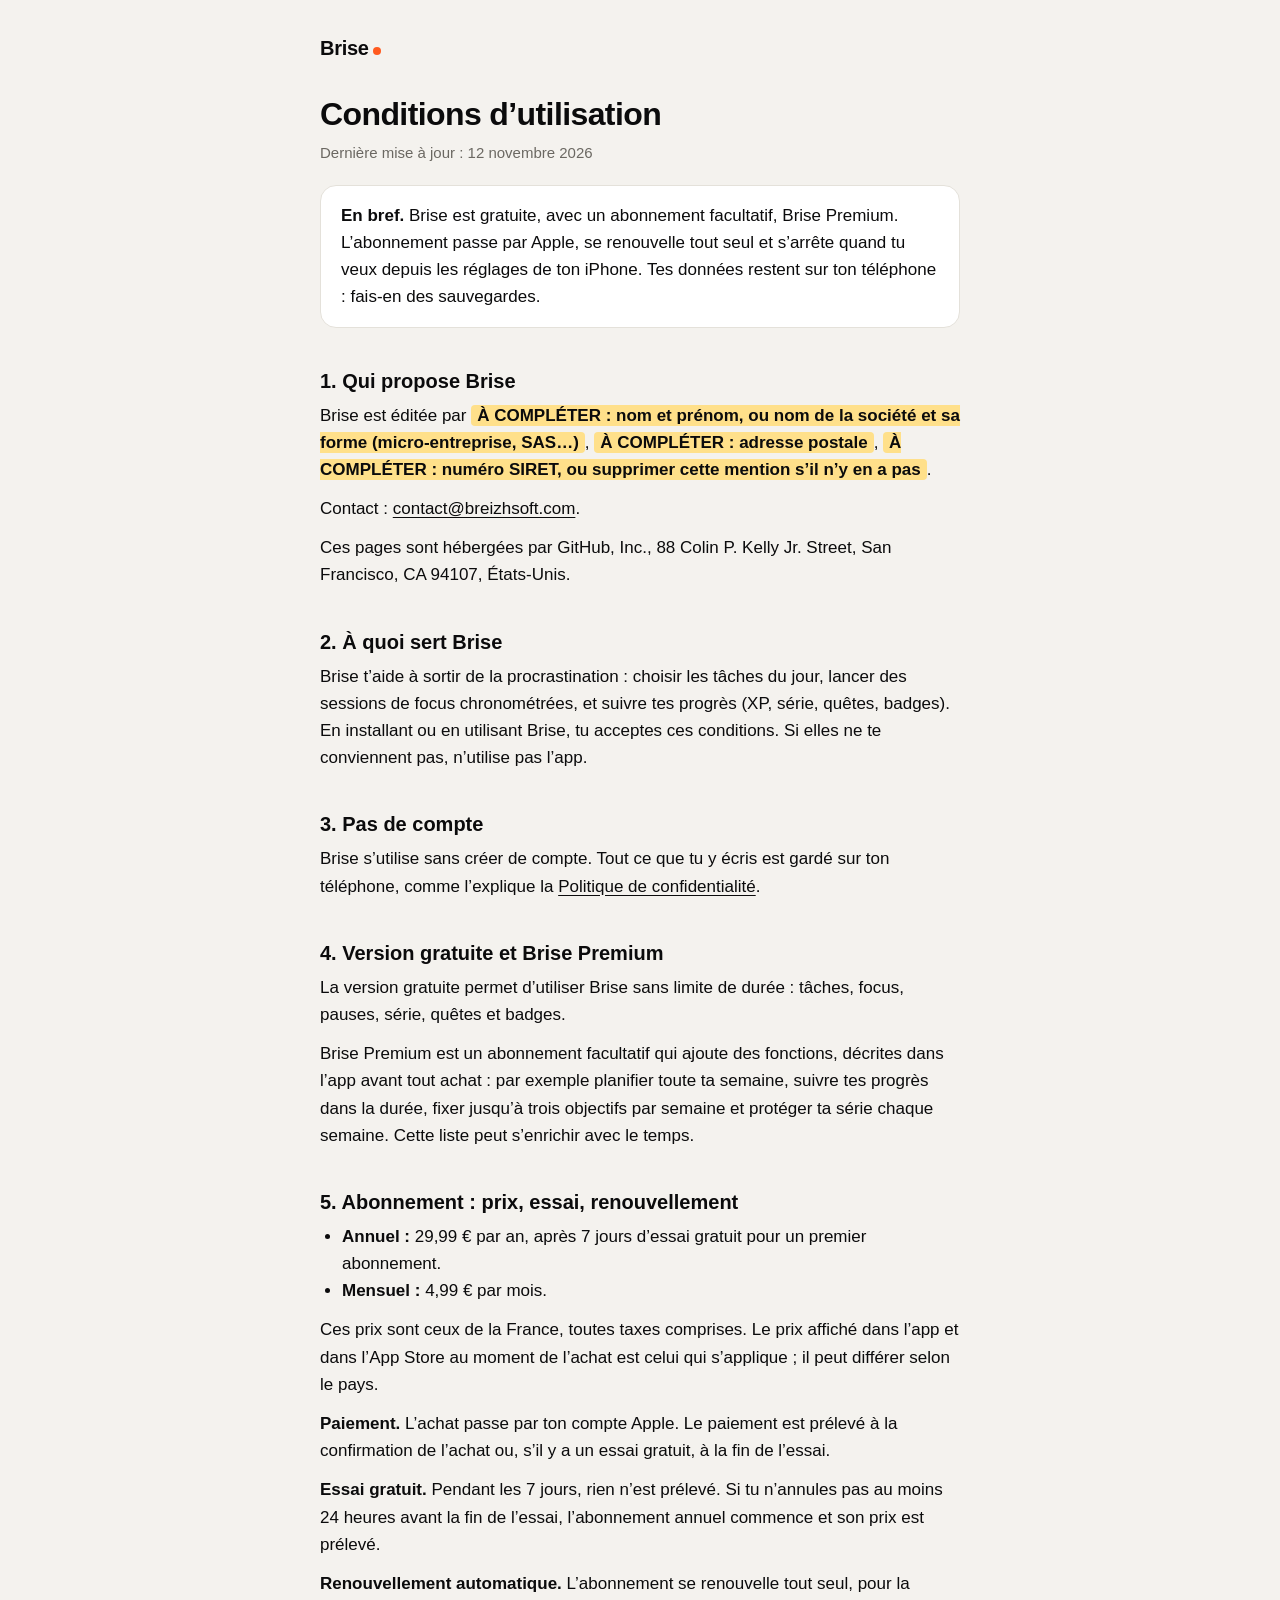
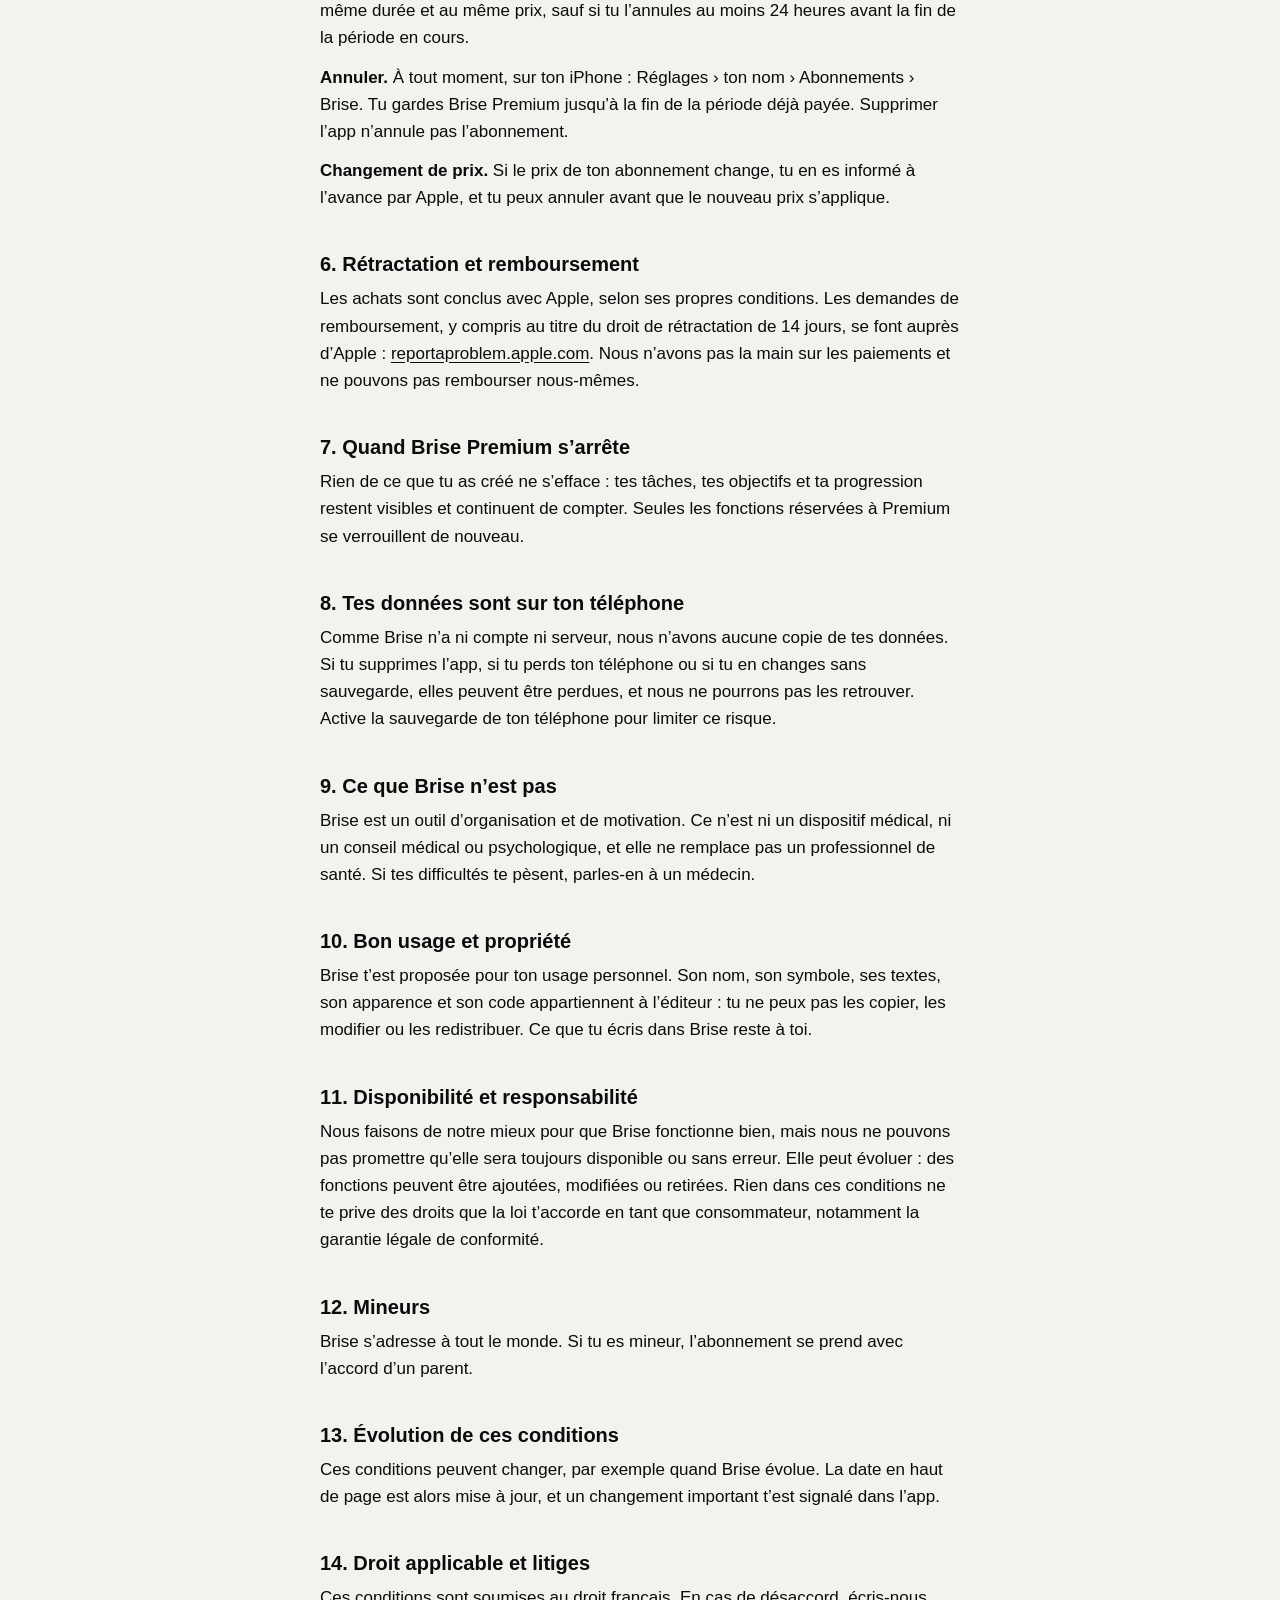
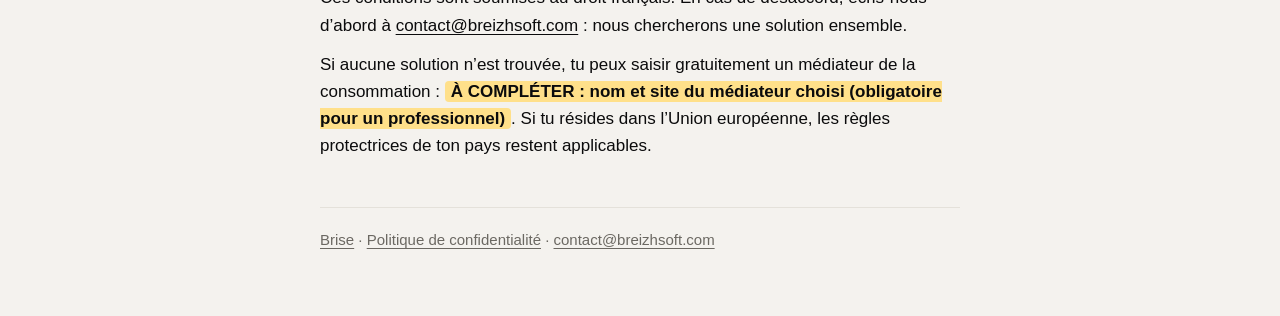
==== conditions.html @ 41e5b324 "Initial files" ====
<!doctype html>
<html lang="fr">
<head>
<meta charset="utf-8">
<meta name="viewport" content="width=device-width, initial-scale=1">
<title>Brise — Conditions d’utilisation</title>
<meta name="description" content="Les règles d’utilisation de Brise et de l’abonnement Brise Premium.">
<link rel="stylesheet" href="style.css">
</head>
<body>
<main>
  <a class="brand" href="./">Brise</a>
  <h1>Conditions d’utilisation</h1>
  <p class="date">Dernière mise à jour : 12 novembre 2026</p>

  <div class="card">
    <p><strong>En bref.</strong> Brise est gratuite, avec un abonnement facultatif, Brise Premium. L’abonnement passe par Apple, se renouvelle tout seul et s’arrête quand tu veux depuis les réglages de ton iPhone. Tes données restent sur ton téléphone : fais-en des sauvegardes.</p>
  </div>

  <h2>1. Qui propose Brise</h2>
  <p>Brise est éditée par <span class="todo">À COMPLÉTER : nom et prénom, ou nom de la société et sa forme (micro-entreprise, SAS…)</span>, <span class="todo">À COMPLÉTER : adresse postale</span>, <span class="todo">À COMPLÉTER : numéro SIRET, ou supprimer cette mention s’il n’y en a pas</span>.</p>
  <p>Contact : <a href="mailto:contact@breizhsoft.com?subject=Brise">contact@breizhsoft.com</a>.</p>
  <p>Ces pages sont hébergées par GitHub, Inc., 88 Colin P. Kelly Jr. Street, San Francisco, CA 94107, États-Unis.</p>

  <h2>2. À quoi sert Brise</h2>
  <p>Brise t’aide à sortir de la procrastination : choisir les tâches du jour, lancer des sessions de focus chronométrées, et suivre tes progrès (XP, série, quêtes, badges). En installant ou en utilisant Brise, tu acceptes ces conditions. Si elles ne te conviennent pas, n’utilise pas l’app.</p>

  <h2>3. Pas de compte</h2>
  <p>Brise s’utilise sans créer de compte. Tout ce que tu y écris est gardé sur ton téléphone, comme l’explique la <a href="confidentialite.html">Politique de confidentialité</a>.</p>

  <h2>4. Version gratuite et Brise Premium</h2>
  <p>La version gratuite permet d’utiliser Brise sans limite de durée : tâches, focus, pauses, série, quêtes et badges.</p>
  <p>Brise Premium est un abonnement facultatif qui ajoute des fonctions, décrites dans l’app avant tout achat : par exemple planifier toute ta semaine, suivre tes progrès dans la durée, fixer jusqu’à trois objectifs par semaine et protéger ta série chaque semaine. Cette liste peut s’enrichir avec le temps.</p>

  <h2>5. Abonnement : prix, essai, renouvellement</h2>
  <ul>
    <li><strong>Annuel :</strong> 29,99 € par an, après 7 jours d’essai gratuit pour un premier abonnement.</li>
    <li><strong>Mensuel :</strong> 4,99 € par mois.</li>
  </ul>
  <p>Ces prix sont ceux de la France, toutes taxes comprises. Le prix affiché dans l’app et dans l’App Store au moment de l’achat est celui qui s’applique ; il peut différer selon le pays.</p>
  <p><strong>Paiement.</strong> L’achat passe par ton compte Apple. Le paiement est prélevé à la confirmation de l’achat ou, s’il y a un essai gratuit, à la fin de l’essai.</p>
  <p><strong>Essai gratuit.</strong> Pendant les 7 jours, rien n’est prélevé. Si tu n’annules pas au moins 24 heures avant la fin de l’essai, l’abonnement annuel commence et son prix est prélevé.</p>
  <p><strong>Renouvellement automatique.</strong> L’abonnement se renouvelle tout seul, pour la même durée et au même prix, sauf si tu l’annules au moins 24 heures avant la fin de la période en cours.</p>
  <p><strong>Annuler.</strong> À tout moment, sur ton iPhone : Réglages › ton nom › Abonnements › Brise. Tu gardes Brise Premium jusqu’à la fin de la période déjà payée. Supprimer l’app n’annule pas l’abonnement.</p>
  <p><strong>Changement de prix.</strong> Si le prix de ton abonnement change, tu en es informé à l’avance par Apple, et tu peux annuler avant que le nouveau prix s’applique.</p>

  <h2>6. Rétractation et remboursement</h2>
  <p>Les achats sont conclus avec Apple, selon ses propres conditions. Les demandes de remboursement, y compris au titre du droit de rétractation de 14 jours, se font auprès d’Apple : <a href="https://reportaproblem.apple.com">reportaproblem.apple.com</a>. Nous n’avons pas la main sur les paiements et ne pouvons pas rembourser nous-mêmes.</p>

  <h2>7. Quand Brise Premium s’arrête</h2>
  <p>Rien de ce que tu as créé ne s’efface : tes tâches, tes objectifs et ta progression restent visibles et continuent de compter. Seules les fonctions réservées à Premium se verrouillent de nouveau.</p>

  <h2>8. Tes données sont sur ton téléphone</h2>
  <p>Comme Brise n’a ni compte ni serveur, nous n’avons aucune copie de tes données. Si tu supprimes l’app, si tu perds ton téléphone ou si tu en changes sans sauvegarde, elles peuvent être perdues, et nous ne pourrons pas les retrouver. Active la sauvegarde de ton téléphone pour limiter ce risque.</p>

  <h2>9. Ce que Brise n’est pas</h2>
  <p>Brise est un outil d’organisation et de motivation. Ce n’est ni un dispositif médical, ni un conseil médical ou psychologique, et elle ne remplace pas un professionnel de santé. Si tes difficultés te pèsent, parles-en à un médecin.</p>

  <h2>10. Bon usage et propriété</h2>
  <p>Brise t’est proposée pour ton usage personnel. Son nom, son symbole, ses textes, son apparence et son code appartiennent à l’éditeur : tu ne peux pas les copier, les modifier ou les redistribuer. Ce que tu écris dans Brise reste à toi.</p>

  <h2>11. Disponibilité et responsabilité</h2>
  <p>Nous faisons de notre mieux pour que Brise fonctionne bien, mais nous ne pouvons pas promettre qu’elle sera toujours disponible ou sans erreur. Elle peut évoluer : des fonctions peuvent être ajoutées, modifiées ou retirées. Rien dans ces conditions ne te prive des droits que la loi t’accorde en tant que consommateur, notamment la garantie légale de conformité.</p>

  <h2>12. Mineurs</h2>
  <p>Brise s’adresse à tout le monde. Si tu es mineur, l’abonnement se prend avec l’accord d’un parent.</p>

  <h2>13. Évolution de ces conditions</h2>
  <p>Ces conditions peuvent changer, par exemple quand Brise évolue. La date en haut de page est alors mise à jour, et un changement important t’est signalé dans l’app.</p>

  <h2>14. Droit applicable et litiges</h2>
  <p>Ces conditions sont soumises au droit français. En cas de désaccord, écris-nous d’abord à <a href="mailto:contact@breizhsoft.com?subject=Brise">contact@breizhsoft.com</a> : nous chercherons une solution ensemble.</p>
  <p>Si aucune solution n’est trouvée, tu peux saisir gratuitement un médiateur de la consommation : <span class="todo">À COMPLÉTER : nom et site du médiateur choisi (obligatoire pour un professionnel)</span>. Si tu résides dans l’Union européenne, les règles protectrices de ton pays restent applicables.</p>

  <footer><a href="./">Brise</a> · <a href="confidentialite.html">Politique de confidentialité</a> · <a href="mailto:contact@breizhsoft.com?subject=Brise">contact@breizhsoft.com</a></footer>
</main>
</body>
</html>
---- style.css ----
/* Pages web de Brise : mêmes couleurs que l'app. */
:root { --paper: #F4F2EE; --surface: #FFFFFF; --ink: #0B0B0C; --graphite: #6B6862; --line: #E4E1DA; --ember: #FF5A1F; }
* { box-sizing: border-box; }
html { -webkit-text-size-adjust: 100%; }
body { margin: 0; background: var(--paper); color: var(--ink); font: 17px/1.6 -apple-system, BlinkMacSystemFont, "Segoe UI", Roboto, Helvetica, Arial, sans-serif; }
main { max-width: 680px; margin: 0 auto; padding: 32px 20px 64px; }
.brand { display: inline-block; font-weight: 700; font-size: 20px; letter-spacing: -0.3px; color: var(--ink); text-decoration: none; }
.brand::after { content: ""; display: inline-block; width: 8px; height: 8px; margin-left: 4px; border-radius: 50%; background: var(--ember); }
h1 { font-size: 32px; line-height: 1.15; letter-spacing: -0.6px; margin: 32px 0 8px; }
h2 { font-size: 20px; line-height: 1.3; margin: 40px 0 8px; }
p, ul { margin: 0 0 12px; }
ul { padding-left: 22px; }
a { color: var(--ink); text-underline-offset: 3px; }
.date { color: var(--graphite); font-size: 15px; }
.card { background: var(--surface); border: 1px solid var(--line); border-radius: 16px; padding: 16px 20px; margin: 20px 0; }
.card p:last-child, .card ul:last-child { margin-bottom: 0; }
.links { list-style: none; padding: 0; margin: 24px 0; }
.links li { margin-bottom: 12px; }
.links a { display: block; background: var(--surface); border: 1px solid var(--line); border-radius: 16px; padding: 16px 20px; text-decoration: none; font-weight: 600; }
footer { margin-top: 48px; padding-top: 20px; border-top: 1px solid var(--line); color: var(--graphite); font-size: 15px; }
footer a { color: var(--graphite); }
/* Ce qu'il reste à remplir avant la mise en ligne : impossible à manquer. */
.todo { background: #FFE08A; color: var(--ink); font-weight: 700; padding: 1px 6px; border-radius: 4px; }
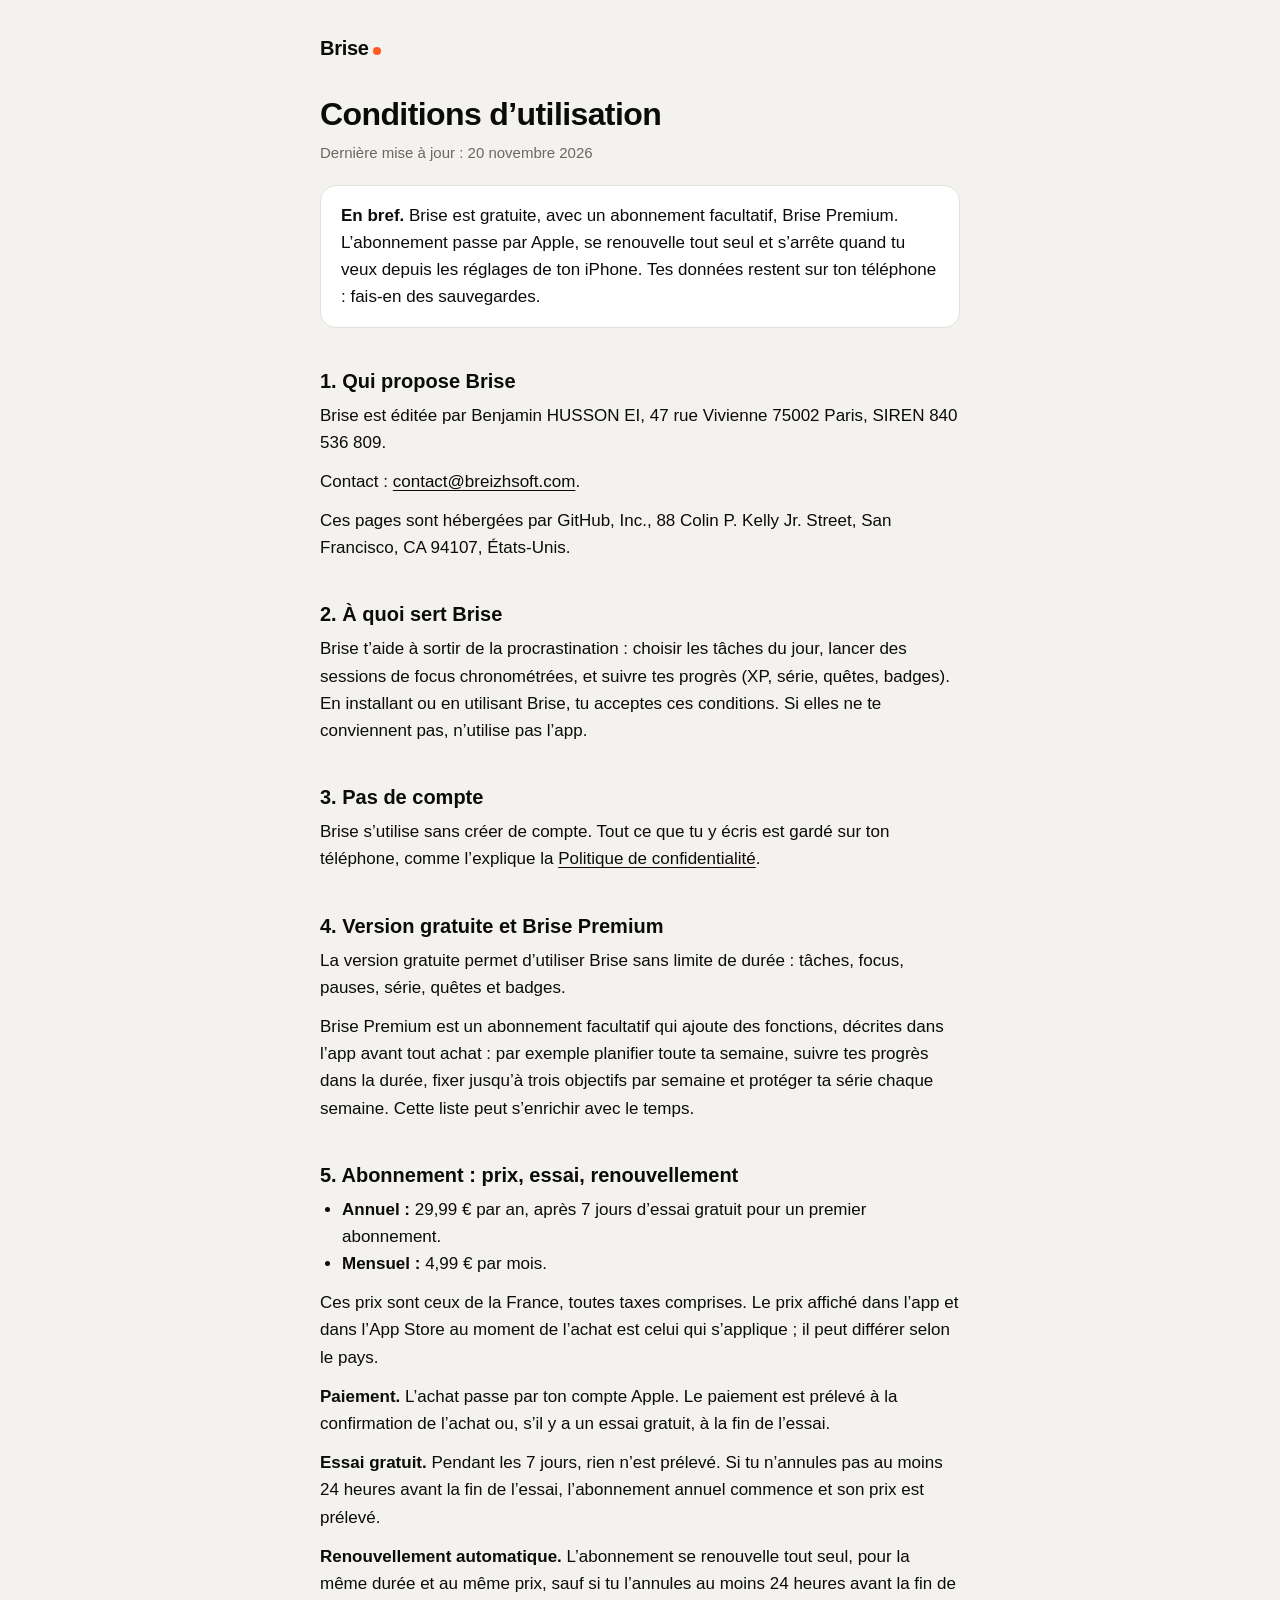
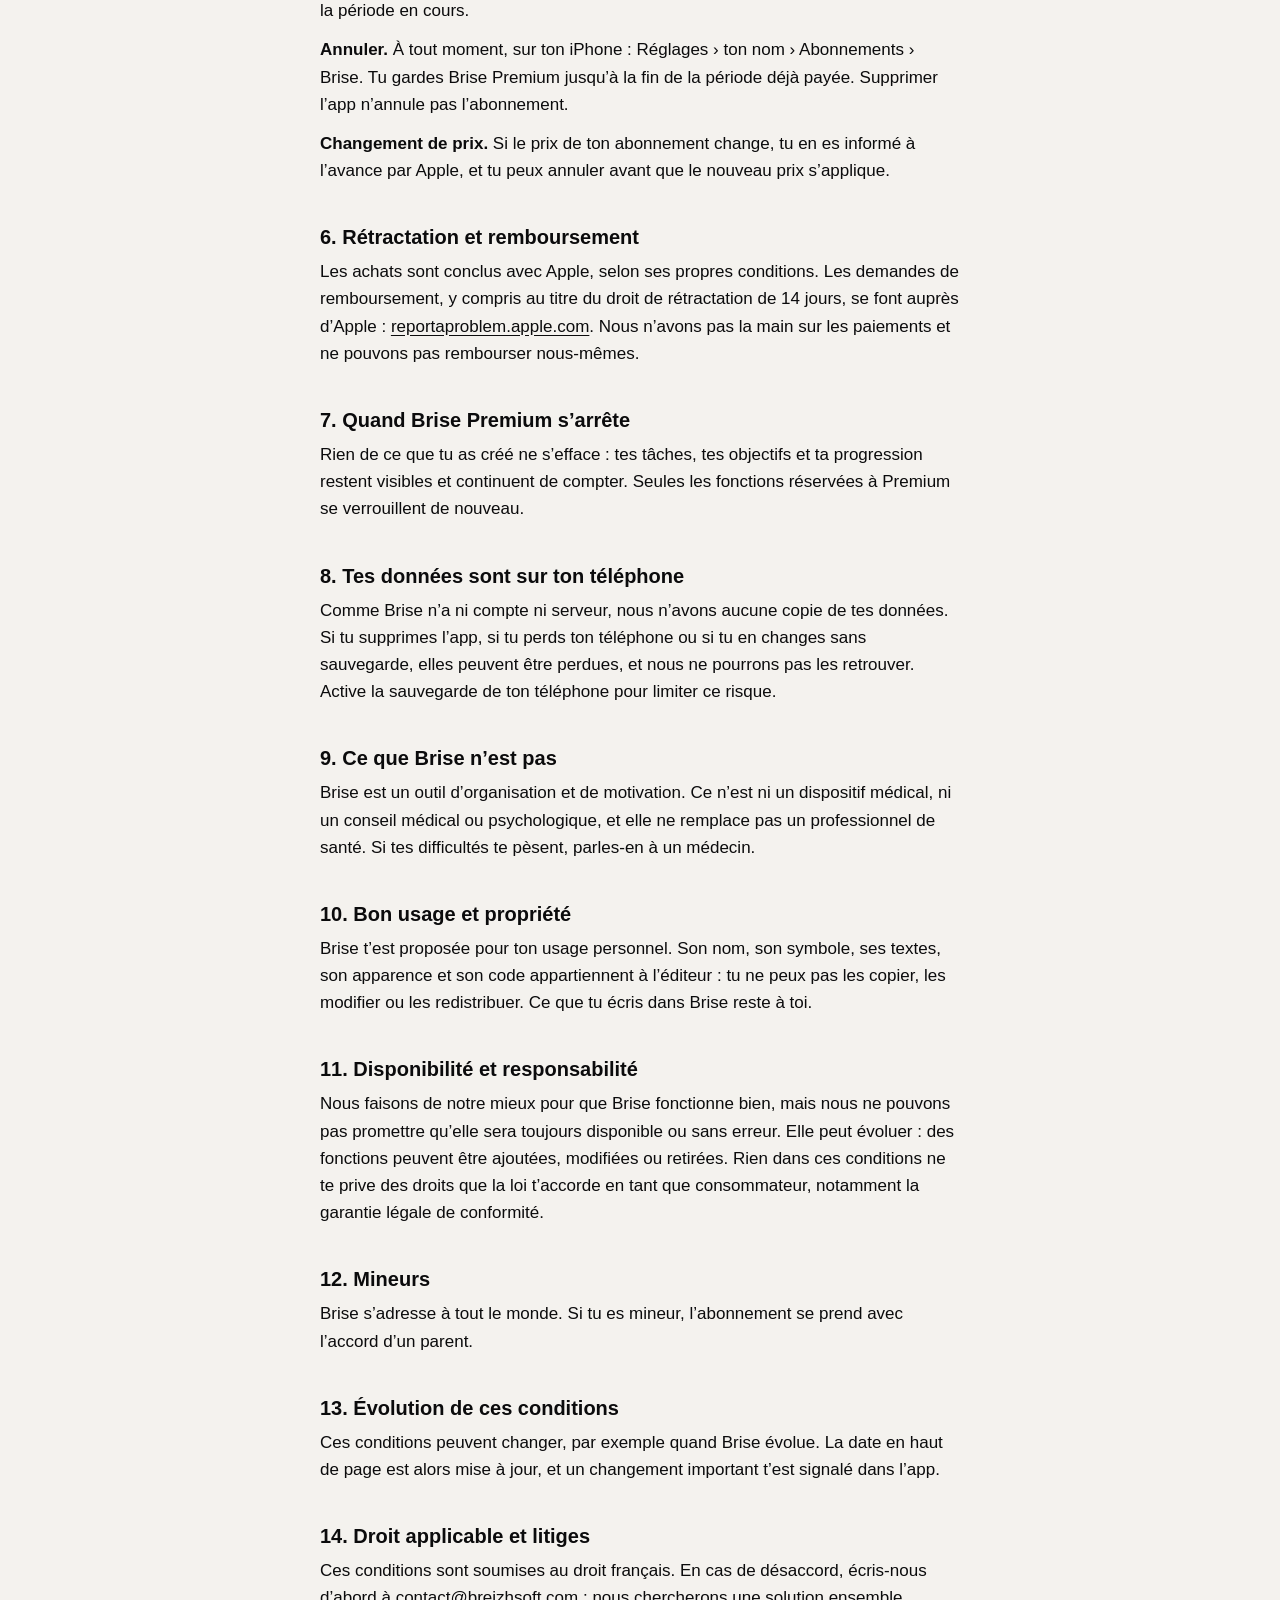
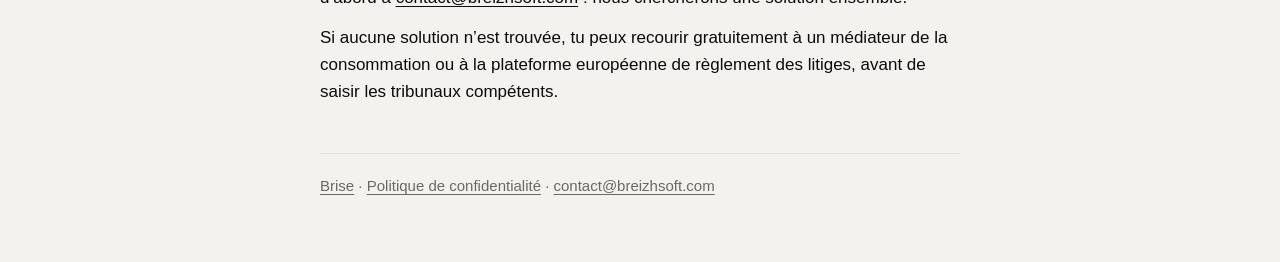
==== commit c35df381: "ajout nom adresse siren" ====
--- a/conditions.html
+++ b/conditions.html
@@ -11,14 +11,14 @@
 <main>
   <a class="brand" href="./">Brise</a>
   <h1>Conditions d’utilisation</h1>
-  <p class="date">Dernière mise à jour : 12 novembre 2026</p>
+  <p class="date">Dernière mise à jour : 20 novembre 2026</p>
 
   <div class="card">
     <p><strong>En bref.</strong> Brise est gratuite, avec un abonnement facultatif, Brise Premium. L’abonnement passe par Apple, se renouvelle tout seul et s’arrête quand tu veux depuis les réglages de ton iPhone. Tes données restent sur ton téléphone : fais-en des sauvegardes.</p>
   </div>
 
   <h2>1. Qui propose Brise</h2>
-  <p>Brise est éditée par <span class="todo">À COMPLÉTER : nom et prénom, ou nom de la société et sa forme (micro-entreprise, SAS…)</span>, <span class="todo">À COMPLÉTER : adresse postale</span>, <span class="todo">À COMPLÉTER : numéro SIRET, ou supprimer cette mention s’il n’y en a pas</span>.</p>
+  <p>Brise est éditée par Benjamin HUSSON EI, 47 rue Vivienne 75002 Paris, SIREN 840 536 809.</p>
   <p>Contact : <a href="mailto:contact@breizhsoft.com?subject=Brise">contact@breizhsoft.com</a>.</p>
   <p>Ces pages sont hébergées par GitHub, Inc., 88 Colin P. Kelly Jr. Street, San Francisco, CA 94107, États-Unis.</p>
 
@@ -70,7 +70,7 @@
 
   <h2>14. Droit applicable et litiges</h2>
   <p>Ces conditions sont soumises au droit français. En cas de désaccord, écris-nous d’abord à <a href="mailto:contact@breizhsoft.com?subject=Brise">contact@breizhsoft.com</a> : nous chercherons une solution ensemble.</p>
-  <p>Si aucune solution n’est trouvée, tu peux saisir gratuitement un médiateur de la consommation : <span class="todo">À COMPLÉTER : nom et site du médiateur choisi (obligatoire pour un professionnel)</span>. Si tu résides dans l’Union européenne, les règles protectrices de ton pays restent applicables.</p>
+  <p>Si aucune solution n’est trouvée, tu peux recourir gratuitement à un médiateur de la consommation ou à la plateforme européenne de règlement des litiges, avant de saisir les tribunaux compétents.</p>
 
   <footer><a href="./">Brise</a> · <a href="confidentialite.html">Politique de confidentialité</a> · <a href="mailto:contact@breizhsoft.com?subject=Brise">contact@breizhsoft.com</a></footer>
 </main>
